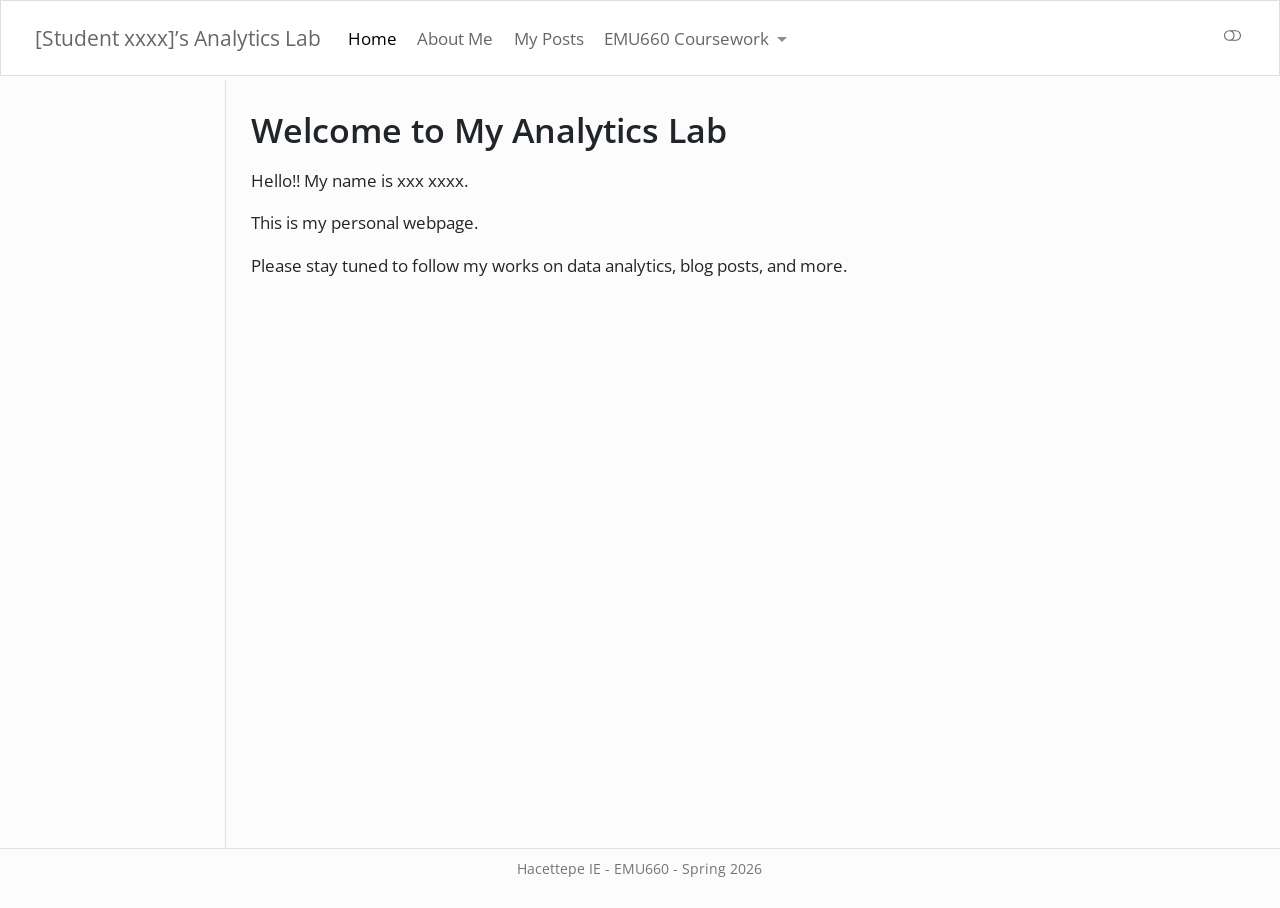
==== docs/index.html @ 1c559c51 "Rendered index.qmd" ====
<!DOCTYPE html>
<html xmlns="http://www.w3.org/1999/xhtml" lang="en" xml:lang="en"><head>

<meta charset="utf-8">
<meta name="generator" content="quarto-1.8.25">

<meta name="viewport" content="width=device-width, initial-scale=1.0, user-scalable=yes">


<title>Welcome to My Analytics Lab – [Student xxxx]’s Analytics Lab</title>
<style>
code{white-space: pre-wrap;}
span.smallcaps{font-variant: small-caps;}
div.columns{display: flex; gap: min(4vw, 1.5em);}
div.column{flex: auto; overflow-x: auto;}
div.hanging-indent{margin-left: 1.5em; text-indent: -1.5em;}
ul.task-list{list-style: none;}
ul.task-list li input[type="checkbox"] {
  width: 0.8em;
  margin: 0 0.8em 0.2em -1em; /* quarto-specific, see https://github.com/quarto-dev/quarto-cli/issues/4556 */ 
  vertical-align: middle;
}
</style>


<script src="site_libs/quarto-nav/quarto-nav.js"></script>
<script src="site_libs/quarto-nav/headroom.min.js"></script>
<script src="site_libs/clipboard/clipboard.min.js"></script>
<script src="site_libs/quarto-search/autocomplete.umd.js"></script>
<script src="site_libs/quarto-search/fuse.min.js"></script>
<script src="site_libs/quarto-search/quarto-search.js"></script>
<meta name="quarto:offset" content="./">
<script src="site_libs/quarto-html/quarto.js" type="module"></script>
<script src="site_libs/quarto-html/tabsets/tabsets.js" type="module"></script>
<script src="site_libs/quarto-html/axe/axe-check.js" type="module"></script>
<script src="site_libs/quarto-html/popper.min.js"></script>
<script src="site_libs/quarto-html/tippy.umd.min.js"></script>
<script src="site_libs/quarto-html/anchor.min.js"></script>
<link href="site_libs/quarto-html/tippy.css" rel="stylesheet">
<link href="site_libs/quarto-html/quarto-syntax-highlighting-7b89279ff1a6dce999919e0e67d4d9ec.css" rel="stylesheet" class="quarto-color-scheme" id="quarto-text-highlighting-styles">
<link href="site_libs/quarto-html/quarto-syntax-highlighting-dark-707d8167ce6003fca903bfe2be84ab7f.css" rel="stylesheet" class="quarto-color-scheme quarto-color-alternate" id="quarto-text-highlighting-styles">
<link href="site_libs/quarto-html/quarto-syntax-highlighting-7b89279ff1a6dce999919e0e67d4d9ec.css" rel="stylesheet" class="quarto-color-scheme-extra" id="quarto-text-highlighting-styles">
<script src="site_libs/bootstrap/bootstrap.min.js"></script>
<link href="site_libs/bootstrap/bootstrap-icons.css" rel="stylesheet">
<link href="site_libs/bootstrap/bootstrap-b09ffb0c710b10090e35f4f5c8599541.min.css" rel="stylesheet" append-hash="true" class="quarto-color-scheme" id="quarto-bootstrap" data-mode="light">
<link href="site_libs/bootstrap/bootstrap-dark-5b22ffe13dd2aa798062e3956142f8dd.min.css" rel="stylesheet" append-hash="true" class="quarto-color-scheme quarto-color-alternate" id="quarto-bootstrap" data-mode="dark">
<link href="site_libs/bootstrap/bootstrap-b09ffb0c710b10090e35f4f5c8599541.min.css" rel="stylesheet" append-hash="true" class="quarto-color-scheme-extra" id="quarto-bootstrap" data-mode="light">
<script id="quarto-search-options" type="application/json">{
  "location": "navbar",
  "copy-button": false,
  "collapse-after": 3,
  "panel-placement": "end",
  "type": "overlay",
  "limit": 50,
  "keyboard-shortcut": [
    "f",
    "/",
    "s"
  ],
  "show-item-context": false,
  "language": {
    "search-no-results-text": "No results",
    "search-matching-documents-text": "matching documents",
    "search-copy-link-title": "Copy link to search",
    "search-hide-matches-text": "Hide additional matches",
    "search-more-match-text": "more match in this document",
    "search-more-matches-text": "more matches in this document",
    "search-clear-button-title": "Clear",
    "search-text-placeholder": "",
    "search-detached-cancel-button-title": "Cancel",
    "search-submit-button-title": "Submit",
    "search-label": "Search"
  }
}</script>


<link rel="stylesheet" href="styles.css">
</head>

<body class="docked nav-fixed quarto-light"><script id="quarto-html-before-body" type="application/javascript">
    const toggleBodyColorMode = (bsSheetEl) => {
      const mode = bsSheetEl.getAttribute("data-mode");
      const bodyEl = window.document.querySelector("body");
      if (mode === "dark") {
        bodyEl.classList.add("quarto-dark");
        bodyEl.classList.remove("quarto-light");
      } else {
        bodyEl.classList.add("quarto-light");
        bodyEl.classList.remove("quarto-dark");
      }
    }
    const toggleBodyColorPrimary = () => {
      const bsSheetEl = window.document.querySelector("link#quarto-bootstrap:not([rel=disabled-stylesheet])");
      if (bsSheetEl) {
        toggleBodyColorMode(bsSheetEl);
      }
    }
    const setColorSchemeToggle = (alternate) => {
      const toggles = window.document.querySelectorAll('.quarto-color-scheme-toggle');
      for (let i=0; i < toggles.length; i++) {
        const toggle = toggles[i];
        if (toggle) {
          if (alternate) {
            toggle.classList.add("alternate");
          } else {
            toggle.classList.remove("alternate");
          }
        }
      }
    };
    const toggleColorMode = (alternate) => {
      // Switch the stylesheets
      const primaryStylesheets = window.document.querySelectorAll('link.quarto-color-scheme:not(.quarto-color-alternate)');
      const alternateStylesheets = window.document.querySelectorAll('link.quarto-color-scheme.quarto-color-alternate');
      manageTransitions('#quarto-margin-sidebar .nav-link', false);
      if (alternate) {
        // note: dark is layered on light, we don't disable primary!
        enableStylesheet(alternateStylesheets);
        for (const sheetNode of alternateStylesheets) {
          if (sheetNode.id === "quarto-bootstrap") {
            toggleBodyColorMode(sheetNode);
          }
        }
      } else {
        disableStylesheet(alternateStylesheets);
        enableStylesheet(primaryStylesheets)
        toggleBodyColorPrimary();
      }
      manageTransitions('#quarto-margin-sidebar .nav-link', true);
      // Switch the toggles
      setColorSchemeToggle(alternate)
      // Hack to workaround the fact that safari doesn't
      // properly recolor the scrollbar when toggling (#1455)
      if (navigator.userAgent.indexOf('Safari') > 0 && navigator.userAgent.indexOf('Chrome') == -1) {
        manageTransitions("body", false);
        window.scrollTo(0, 1);
        setTimeout(() => {
          window.scrollTo(0, 0);
          manageTransitions("body", true);
        }, 40);
      }
    }
    const disableStylesheet = (stylesheets) => {
      for (let i=0; i < stylesheets.length; i++) {
        const stylesheet = stylesheets[i];
        stylesheet.rel = 'disabled-stylesheet';
      }
    }
    const enableStylesheet = (stylesheets) => {
      for (let i=0; i < stylesheets.length; i++) {
        const stylesheet = stylesheets[i];
        if(stylesheet.rel !== 'stylesheet') { // for Chrome, which will still FOUC without this check
          stylesheet.rel = 'stylesheet';
        }
      }
    }
    const manageTransitions = (selector, allowTransitions) => {
      const els = window.document.querySelectorAll(selector);
      for (let i=0; i < els.length; i++) {
        const el = els[i];
        if (allowTransitions) {
          el.classList.remove('notransition');
        } else {
          el.classList.add('notransition');
        }
      }
    }
    const isFileUrl = () => {
      return window.location.protocol === 'file:';
    }
    const hasAlternateSentinel = () => {
      let styleSentinel = getColorSchemeSentinel();
      if (styleSentinel !== null) {
        return styleSentinel === "alternate";
      } else {
        return false;
      }
    }
    const setStyleSentinel = (alternate) => {
      const value = alternate ? "alternate" : "default";
      if (!isFileUrl()) {
        window.localStorage.setItem("quarto-color-scheme", value);
      } else {
        localAlternateSentinel = value;
      }
    }
    const getColorSchemeSentinel = () => {
      if (!isFileUrl()) {
        const storageValue = window.localStorage.getItem("quarto-color-scheme");
        return storageValue != null ? storageValue : localAlternateSentinel;
      } else {
        return localAlternateSentinel;
      }
    }
    const toggleGiscusIfUsed = (isAlternate, darkModeDefault) => {
      const baseTheme = document.querySelector('#giscus-base-theme')?.value ?? 'light';
      const alternateTheme = document.querySelector('#giscus-alt-theme')?.value ?? 'dark';
      let newTheme = '';
      if(authorPrefersDark) {
        newTheme = isAlternate ? baseTheme : alternateTheme;
      } else {
        newTheme = isAlternate ? alternateTheme : baseTheme;
      }
      const changeGiscusTheme = () => {
        // From: https://github.com/giscus/giscus/issues/336
        const sendMessage = (message) => {
          const iframe = document.querySelector('iframe.giscus-frame');
          if (!iframe) return;
          iframe.contentWindow.postMessage({ giscus: message }, 'https://giscus.app');
        }
        sendMessage({
          setConfig: {
            theme: newTheme
          }
        });
      }
      const isGiscussLoaded = window.document.querySelector('iframe.giscus-frame') !== null;
      if (isGiscussLoaded) {
        changeGiscusTheme();
      }
    };
    const authorPrefersDark = false;
    const darkModeDefault = authorPrefersDark;
      document.querySelector('link#quarto-text-highlighting-styles.quarto-color-scheme-extra').rel = 'disabled-stylesheet';
      document.querySelector('link#quarto-bootstrap.quarto-color-scheme-extra').rel = 'disabled-stylesheet';
    let localAlternateSentinel = darkModeDefault ? 'alternate' : 'default';
    // Dark / light mode switch
    window.quartoToggleColorScheme = () => {
      // Read the current dark / light value
      let toAlternate = !hasAlternateSentinel();
      toggleColorMode(toAlternate);
      setStyleSentinel(toAlternate);
      toggleGiscusIfUsed(toAlternate, darkModeDefault);
      window.dispatchEvent(new Event('resize'));
    };
    // Switch to dark mode if need be
    if (hasAlternateSentinel()) {
      toggleColorMode(true);
    } else {
      toggleColorMode(false);
    }
  </script>

<div id="quarto-search-results"></div>
  <header id="quarto-header" class="headroom fixed-top">
    <nav class="navbar navbar-expand-lg " data-bs-theme="dark">
      <div class="navbar-container container-fluid">
      <div class="navbar-brand-container mx-auto">
    <a href="./index.html" class="navbar-brand navbar-brand-logo">
    </a>
    <a class="navbar-brand" href="./index.html">
    <span class="navbar-title">[Student xxxx]’s Analytics Lab</span>
    </a>
  </div>
            <div id="quarto-search" class="" title="Search"></div>
          <button class="navbar-toggler" type="button" data-bs-toggle="collapse" data-bs-target="#navbarCollapse" aria-controls="navbarCollapse" role="menu" aria-expanded="false" aria-label="Toggle navigation" onclick="if (window.quartoToggleHeadroom) { window.quartoToggleHeadroom(); }">
  <span class="navbar-toggler-icon"></span>
</button>
          <div class="collapse navbar-collapse" id="navbarCollapse">
            <ul class="navbar-nav navbar-nav-scroll me-auto">
  <li class="nav-item">
    <a class="nav-link active" href="./index.html" aria-current="page"> 
<span class="menu-text">Home</span></a>
  </li>  
  <li class="nav-item">
    <a class="nav-link" href="./about.html"> 
<span class="menu-text">About Me</span></a>
  </li>  
  <li class="nav-item">
    <a class="nav-link" href="./posts.html"> 
<span class="menu-text">My Posts</span></a>
  </li>  
  <li class="nav-item dropdown ">
    <a class="nav-link dropdown-toggle" href="#" id="nav-menu-emu660-coursework" role="link" data-bs-toggle="dropdown" aria-expanded="false">
 <span class="menu-text">EMU660 Coursework</span>
    </a>
    <ul class="dropdown-menu" aria-labelledby="nav-menu-emu660-coursework">    
        <li>
    <a class="dropdown-item" href="./assignments.html">
 <span class="dropdown-text">Assignments</span></a>
  </li>  
        <li>
    <a class="dropdown-item" href="./project.html">
 <span class="dropdown-text">Project</span></a>
  </li>  
    </ul>
  </li>
</ul>
          </div> <!-- /navcollapse -->
            <div class="quarto-navbar-tools tools-wide">
    <a href="https://twitter.com" title="" class="quarto-navigation-tool px-1" aria-label=""><i class="bi bi-github"></i></a>
    <a href="https://twitter.com" title="" class="quarto-navigation-tool px-1" aria-label=""><i class="bi bi-twitter"></i></a>
    <a href="https://linkedin.com" title="" class="quarto-navigation-tool px-1" aria-label=""><i class="bi bi-linkedin"></i></a>
  <a href="" class="quarto-color-scheme-toggle quarto-navigation-tool  px-1" onclick="window.quartoToggleColorScheme(); return false;" title="Toggle dark mode"><i class="bi"></i></a>
</div>
      </div> <!-- /container-fluid -->
    </nav>
</header>
<!-- content -->
<div id="quarto-content" class="quarto-container page-columns page-rows-contents page-layout-article page-navbar">
<!-- sidebar -->
  <nav id="quarto-sidebar" class="sidebar collapse collapse-horizontal quarto-sidebar-collapse-item sidebar-navigation docked overflow-auto">
    
</nav>
<div id="quarto-sidebar-glass" class="quarto-sidebar-collapse-item" data-bs-toggle="collapse" data-bs-target=".quarto-sidebar-collapse-item"></div>
<!-- margin-sidebar -->
    <div id="quarto-margin-sidebar" class="sidebar margin-sidebar zindex-bottom">
    </div>
<!-- main -->
<main class="content" id="quarto-document-content">


<header id="title-block-header" class="quarto-title-block default">
<div class="quarto-title">
<h1 class="title">Welcome to My Analytics Lab</h1>
</div>



<div class="quarto-title-meta">

    
  
    
  </div>
  


</header>


<p>Hello!! My name is xxx xxxx.</p>
<p>This is my personal webpage.</p>
<p>Please stay tuned to follow my works on data analytics, blog posts, and more.</p>



<a onclick="window.scrollTo(0, 0); return false;" role="button" id="quarto-back-to-top"><i class="bi bi-arrow-up"></i> Back to top</a></main> <!-- /main -->
<script id="quarto-html-after-body" type="application/javascript">
  window.document.addEventListener("DOMContentLoaded", function (event) {
    // Ensure there is a toggle, if there isn't float one in the top right
    if (window.document.querySelector('.quarto-color-scheme-toggle') === null) {
      const a = window.document.createElement('a');
      a.classList.add('top-right');
      a.classList.add('quarto-color-scheme-toggle');
      a.href = "";
      a.onclick = function() { try { window.quartoToggleColorScheme(); } catch {} return false; };
      const i = window.document.createElement("i");
      i.classList.add('bi');
      a.appendChild(i);
      window.document.body.appendChild(a);
    }
    setColorSchemeToggle(hasAlternateSentinel())
    const icon = "";
    const anchorJS = new window.AnchorJS();
    anchorJS.options = {
      placement: 'right',
      icon: icon
    };
    anchorJS.add('.anchored');
    const isCodeAnnotation = (el) => {
      for (const clz of el.classList) {
        if (clz.startsWith('code-annotation-')) {                     
          return true;
        }
      }
      return false;
    }
    const onCopySuccess = function(e) {
      // button target
      const button = e.trigger;
      // don't keep focus
      button.blur();
      // flash "checked"
      button.classList.add('code-copy-button-checked');
      var currentTitle = button.getAttribute("title");
      button.setAttribute("title", "Copied!");
      let tooltip;
      if (window.bootstrap) {
        button.setAttribute("data-bs-toggle", "tooltip");
        button.setAttribute("data-bs-placement", "left");
        button.setAttribute("data-bs-title", "Copied!");
        tooltip = new bootstrap.Tooltip(button, 
          { trigger: "manual", 
            customClass: "code-copy-button-tooltip",
            offset: [0, -8]});
        tooltip.show();    
      }
      setTimeout(function() {
        if (tooltip) {
          tooltip.hide();
          button.removeAttribute("data-bs-title");
          button.removeAttribute("data-bs-toggle");
          button.removeAttribute("data-bs-placement");
        }
        button.setAttribute("title", currentTitle);
        button.classList.remove('code-copy-button-checked');
      }, 1000);
      // clear code selection
      e.clearSelection();
    }
    const getTextToCopy = function(trigger) {
      const outerScaffold = trigger.parentElement.cloneNode(true);
      const codeEl = outerScaffold.querySelector('code');
      for (const childEl of codeEl.children) {
        if (isCodeAnnotation(childEl)) {
          childEl.remove();
        }
      }
      return codeEl.innerText;
    }
    const clipboard = new window.ClipboardJS('.code-copy-button:not([data-in-quarto-modal])', {
      text: getTextToCopy
    });
    clipboard.on('success', onCopySuccess);
    if (window.document.getElementById('quarto-embedded-source-code-modal')) {
      const clipboardModal = new window.ClipboardJS('.code-copy-button[data-in-quarto-modal]', {
        text: getTextToCopy,
        container: window.document.getElementById('quarto-embedded-source-code-modal')
      });
      clipboardModal.on('success', onCopySuccess);
    }
      var localhostRegex = new RegExp(/^(?:http|https):\/\/localhost\:?[0-9]*\//);
      var mailtoRegex = new RegExp(/^mailto:/);
        var filterRegex = new RegExp('/' + window.location.host + '/');
      var isInternal = (href) => {
          return filterRegex.test(href) || localhostRegex.test(href) || mailtoRegex.test(href);
      }
      // Inspect non-navigation links and adorn them if external
     var links = window.document.querySelectorAll('a[href]:not(.nav-link):not(.navbar-brand):not(.toc-action):not(.sidebar-link):not(.sidebar-item-toggle):not(.pagination-link):not(.no-external):not([aria-hidden]):not(.dropdown-item):not(.quarto-navigation-tool):not(.about-link)');
      for (var i=0; i<links.length; i++) {
        const link = links[i];
        if (!isInternal(link.href)) {
          // undo the damage that might have been done by quarto-nav.js in the case of
          // links that we want to consider external
          if (link.dataset.originalHref !== undefined) {
            link.href = link.dataset.originalHref;
          }
        }
      }
    function tippyHover(el, contentFn, onTriggerFn, onUntriggerFn) {
      const config = {
        allowHTML: true,
        maxWidth: 500,
        delay: 100,
        arrow: false,
        appendTo: function(el) {
            return el.parentElement;
        },
        interactive: true,
        interactiveBorder: 10,
        theme: 'quarto',
        placement: 'bottom-start',
      };
      if (contentFn) {
        config.content = contentFn;
      }
      if (onTriggerFn) {
        config.onTrigger = onTriggerFn;
      }
      if (onUntriggerFn) {
        config.onUntrigger = onUntriggerFn;
      }
      window.tippy(el, config); 
    }
    const noterefs = window.document.querySelectorAll('a[role="doc-noteref"]');
    for (var i=0; i<noterefs.length; i++) {
      const ref = noterefs[i];
      tippyHover(ref, function() {
        // use id or data attribute instead here
        let href = ref.getAttribute('data-footnote-href') || ref.getAttribute('href');
        try { href = new URL(href).hash; } catch {}
        const id = href.replace(/^#\/?/, "");
        const note = window.document.getElementById(id);
        if (note) {
          return note.innerHTML;
        } else {
          return "";
        }
      });
    }
    const xrefs = window.document.querySelectorAll('a.quarto-xref');
    const processXRef = (id, note) => {
      // Strip column container classes
      const stripColumnClz = (el) => {
        el.classList.remove("page-full", "page-columns");
        if (el.children) {
          for (const child of el.children) {
            stripColumnClz(child);
          }
        }
      }
      stripColumnClz(note)
      if (id === null || id.startsWith('sec-')) {
        // Special case sections, only their first couple elements
        const container = document.createElement("div");
        if (note.children && note.children.length > 2) {
          container.appendChild(note.children[0].cloneNode(true));
          for (let i = 1; i < note.children.length; i++) {
            const child = note.children[i];
            if (child.tagName === "P" && child.innerText === "") {
              continue;
            } else {
              container.appendChild(child.cloneNode(true));
              break;
            }
          }
          if (window.Quarto?.typesetMath) {
            window.Quarto.typesetMath(container);
          }
          return container.innerHTML
        } else {
          if (window.Quarto?.typesetMath) {
            window.Quarto.typesetMath(note);
          }
          return note.innerHTML;
        }
      } else {
        // Remove any anchor links if they are present
        const anchorLink = note.querySelector('a.anchorjs-link');
        if (anchorLink) {
          anchorLink.remove();
        }
        if (window.Quarto?.typesetMath) {
          window.Quarto.typesetMath(note);
        }
        if (note.classList.contains("callout")) {
          return note.outerHTML;
        } else {
          return note.innerHTML;
        }
      }
    }
    for (var i=0; i<xrefs.length; i++) {
      const xref = xrefs[i];
      tippyHover(xref, undefined, function(instance) {
        instance.disable();
        let url = xref.getAttribute('href');
        let hash = undefined; 
        if (url.startsWith('#')) {
          hash = url;
        } else {
          try { hash = new URL(url).hash; } catch {}
        }
        if (hash) {
          const id = hash.replace(/^#\/?/, "");
          const note = window.document.getElementById(id);
          if (note !== null) {
            try {
              const html = processXRef(id, note.cloneNode(true));
              instance.setContent(html);
            } finally {
              instance.enable();
              instance.show();
            }
          } else {
            // See if we can fetch this
            fetch(url.split('#')[0])
            .then(res => res.text())
            .then(html => {
              const parser = new DOMParser();
              const htmlDoc = parser.parseFromString(html, "text/html");
              const note = htmlDoc.getElementById(id);
              if (note !== null) {
                const html = processXRef(id, note);
                instance.setContent(html);
              } 
            }).finally(() => {
              instance.enable();
              instance.show();
            });
          }
        } else {
          // See if we can fetch a full url (with no hash to target)
          // This is a special case and we should probably do some content thinning / targeting
          fetch(url)
          .then(res => res.text())
          .then(html => {
            const parser = new DOMParser();
            const htmlDoc = parser.parseFromString(html, "text/html");
            const note = htmlDoc.querySelector('main.content');
            if (note !== null) {
              // This should only happen for chapter cross references
              // (since there is no id in the URL)
              // remove the first header
              if (note.children.length > 0 && note.children[0].tagName === "HEADER") {
                note.children[0].remove();
              }
              const html = processXRef(null, note);
              instance.setContent(html);
            } 
          }).finally(() => {
            instance.enable();
            instance.show();
          });
        }
      }, function(instance) {
      });
    }
        let selectedAnnoteEl;
        const selectorForAnnotation = ( cell, annotation) => {
          let cellAttr = 'data-code-cell="' + cell + '"';
          let lineAttr = 'data-code-annotation="' +  annotation + '"';
          const selector = 'span[' + cellAttr + '][' + lineAttr + ']';
          return selector;
        }
        const selectCodeLines = (annoteEl) => {
          const doc = window.document;
          const targetCell = annoteEl.getAttribute("data-target-cell");
          const targetAnnotation = annoteEl.getAttribute("data-target-annotation");
          const annoteSpan = window.document.querySelector(selectorForAnnotation(targetCell, targetAnnotation));
          const lines = annoteSpan.getAttribute("data-code-lines").split(",");
          const lineIds = lines.map((line) => {
            return targetCell + "-" + line;
          })
          let top = null;
          let height = null;
          let parent = null;
          if (lineIds.length > 0) {
              //compute the position of the single el (top and bottom and make a div)
              const el = window.document.getElementById(lineIds[0]);
              top = el.offsetTop;
              height = el.offsetHeight;
              parent = el.parentElement.parentElement;
            if (lineIds.length > 1) {
              const lastEl = window.document.getElementById(lineIds[lineIds.length - 1]);
              const bottom = lastEl.offsetTop + lastEl.offsetHeight;
              height = bottom - top;
            }
            if (top !== null && height !== null && parent !== null) {
              // cook up a div (if necessary) and position it 
              let div = window.document.getElementById("code-annotation-line-highlight");
              if (div === null) {
                div = window.document.createElement("div");
                div.setAttribute("id", "code-annotation-line-highlight");
                div.style.position = 'absolute';
                parent.appendChild(div);
              }
              div.style.top = top - 2 + "px";
              div.style.height = height + 4 + "px";
              div.style.left = 0;
              let gutterDiv = window.document.getElementById("code-annotation-line-highlight-gutter");
              if (gutterDiv === null) {
                gutterDiv = window.document.createElement("div");
                gutterDiv.setAttribute("id", "code-annotation-line-highlight-gutter");
                gutterDiv.style.position = 'absolute';
                const codeCell = window.document.getElementById(targetCell);
                const gutter = codeCell.querySelector('.code-annotation-gutter');
                gutter.appendChild(gutterDiv);
              }
              gutterDiv.style.top = top - 2 + "px";
              gutterDiv.style.height = height + 4 + "px";
            }
            selectedAnnoteEl = annoteEl;
          }
        };
        const unselectCodeLines = () => {
          const elementsIds = ["code-annotation-line-highlight", "code-annotation-line-highlight-gutter"];
          elementsIds.forEach((elId) => {
            const div = window.document.getElementById(elId);
            if (div) {
              div.remove();
            }
          });
          selectedAnnoteEl = undefined;
        };
          // Handle positioning of the toggle
      window.addEventListener(
        "resize",
        throttle(() => {
          elRect = undefined;
          if (selectedAnnoteEl) {
            selectCodeLines(selectedAnnoteEl);
          }
        }, 10)
      );
      function throttle(fn, ms) {
      let throttle = false;
      let timer;
        return (...args) => {
          if(!throttle) { // first call gets through
              fn.apply(this, args);
              throttle = true;
          } else { // all the others get throttled
              if(timer) clearTimeout(timer); // cancel #2
              timer = setTimeout(() => {
                fn.apply(this, args);
                timer = throttle = false;
              }, ms);
          }
        };
      }
        // Attach click handler to the DT
        const annoteDls = window.document.querySelectorAll('dt[data-target-cell]');
        for (const annoteDlNode of annoteDls) {
          annoteDlNode.addEventListener('click', (event) => {
            const clickedEl = event.target;
            if (clickedEl !== selectedAnnoteEl) {
              unselectCodeLines();
              const activeEl = window.document.querySelector('dt[data-target-cell].code-annotation-active');
              if (activeEl) {
                activeEl.classList.remove('code-annotation-active');
              }
              selectCodeLines(clickedEl);
              clickedEl.classList.add('code-annotation-active');
            } else {
              // Unselect the line
              unselectCodeLines();
              clickedEl.classList.remove('code-annotation-active');
            }
          });
        }
    const findCites = (el) => {
      const parentEl = el.parentElement;
      if (parentEl) {
        const cites = parentEl.dataset.cites;
        if (cites) {
          return {
            el,
            cites: cites.split(' ')
          };
        } else {
          return findCites(el.parentElement)
        }
      } else {
        return undefined;
      }
    };
    var bibliorefs = window.document.querySelectorAll('a[role="doc-biblioref"]');
    for (var i=0; i<bibliorefs.length; i++) {
      const ref = bibliorefs[i];
      const citeInfo = findCites(ref);
      if (citeInfo) {
        tippyHover(citeInfo.el, function() {
          var popup = window.document.createElement('div');
          citeInfo.cites.forEach(function(cite) {
            var citeDiv = window.document.createElement('div');
            citeDiv.classList.add('hanging-indent');
            citeDiv.classList.add('csl-entry');
            var biblioDiv = window.document.getElementById('ref-' + cite);
            if (biblioDiv) {
              citeDiv.innerHTML = biblioDiv.innerHTML;
            }
            popup.appendChild(citeDiv);
          });
          return popup.innerHTML;
        });
      }
    }
  });
  </script>
</div> <!-- /content -->
<footer class="footer">
  <div class="nav-footer">
    <div class="nav-footer-left">
      &nbsp;
    </div>   
    <div class="nav-footer-center">
<p>Hacettepe IE - EMU660 - Spring 2026</p>
</div>
    <div class="nav-footer-right">
      &nbsp;
    </div>
  </div>
</footer>




</body></html>
---- docs/site_libs/quarto-html/quarto-syntax-highlighting-7b89279ff1a6dce999919e0e67d4d9ec.css ----
/* quarto syntax highlight colors */
:root {
  --quarto-hl-ot-color: #003B4F;
  --quarto-hl-at-color: #657422;
  --quarto-hl-ss-color: #20794D;
  --quarto-hl-an-color: #5E5E5E;
  --quarto-hl-fu-color: #4758AB;
  --quarto-hl-st-color: #20794D;
  --quarto-hl-cf-color: #003B4F;
  --quarto-hl-op-color: #5E5E5E;
  --quarto-hl-er-color: #AD0000;
  --quarto-hl-bn-color: #AD0000;
  --quarto-hl-al-color: #AD0000;
  --quarto-hl-va-color: #111111;
  --quarto-hl-bu-color: inherit;
  --quarto-hl-ex-color: inherit;
  --quarto-hl-pp-color: #AD0000;
  --quarto-hl-in-color: #5E5E5E;
  --quarto-hl-vs-color: #20794D;
  --quarto-hl-wa-color: #5E5E5E;
  --quarto-hl-do-color: #5E5E5E;
  --quarto-hl-im-color: #00769E;
  --quarto-hl-ch-color: #20794D;
  --quarto-hl-dt-color: #AD0000;
  --quarto-hl-fl-color: #AD0000;
  --quarto-hl-co-color: #5E5E5E;
  --quarto-hl-cv-color: #5E5E5E;
  --quarto-hl-cn-color: #8f5902;
  --quarto-hl-sc-color: #5E5E5E;
  --quarto-hl-dv-color: #AD0000;
  --quarto-hl-kw-color: #003B4F;
}

/* other quarto variables */
:root {
  --quarto-font-monospace: SFMono-Regular, Menlo, Monaco, Consolas, "Liberation Mono", "Courier New", monospace;
}

/* syntax highlight based on Pandoc's rules */
pre > code.sourceCode > span {
  color: #003B4F;
}

code.sourceCode > span {
  color: #003B4F;
}

div.sourceCode,
div.sourceCode pre.sourceCode {
  color: #003B4F;
}

/* Normal */
code span {
  color: #003B4F;
}

/* Alert */
code span.al {
  color: #AD0000;
  font-style: inherit;
}

/* Annotation */
code span.an {
  color: #5E5E5E;
  font-style: inherit;
}

/* Attribute */
code span.at {
  color: #657422;
  font-style: inherit;
}

/* BaseN */
code span.bn {
  color: #AD0000;
  font-style: inherit;
}

/* BuiltIn */
code span.bu {
  font-style: inherit;
}

/* ControlFlow */
code span.cf {
  color: #003B4F;
  font-weight: bold;
  font-style: inherit;
}

/* Char */
code span.ch {
  color: #20794D;
  font-style: inherit;
}

/* Constant */
code span.cn {
  color: #8f5902;
  font-style: inherit;
}

/* Comment */
code span.co {
  color: #5E5E5E;
  font-style: inherit;
}

/* CommentVar */
code span.cv {
  color: #5E5E5E;
  font-style: italic;
}

/* Documentation */
code span.do {
  color: #5E5E5E;
  font-style: italic;
}

/* DataType */
code span.dt {
  color: #AD0000;
  font-style: inherit;
}

/* DecVal */
code span.dv {
  color: #AD0000;
  font-style: inherit;
}

/* Error */
code span.er {
  color: #AD0000;
  font-style: inherit;
}

/* Extension */
code span.ex {
  font-style: inherit;
}

/* Float */
code span.fl {
  color: #AD0000;
  font-style: inherit;
}

/* Function */
code span.fu {
  color: #4758AB;
  font-style: inherit;
}

/* Import */
code span.im {
  color: #00769E;
  font-style: inherit;
}

/* Information */
code span.in {
  color: #5E5E5E;
  font-style: inherit;
}

/* Keyword */
code span.kw {
  color: #003B4F;
  font-weight: bold;
  font-style: inherit;
}

/* Operator */
code span.op {
  color: #5E5E5E;
  font-style: inherit;
}

/* Other */
code span.ot {
  color: #003B4F;
  font-style: inherit;
}

/* Preprocessor */
code span.pp {
  color: #AD0000;
  font-style: inherit;
}

/* SpecialChar */
code span.sc {
  color: #5E5E5E;
  font-style: inherit;
}

/* SpecialString */
code span.ss {
  color: #20794D;
  font-style: inherit;
}

/* String */
code span.st {
  color: #20794D;
  font-style: inherit;
}

/* Variable */
code span.va {
  color: #111111;
  font-style: inherit;
}

/* VerbatimString */
code span.vs {
  color: #20794D;
  font-style: inherit;
}

/* Warning */
code span.wa {
  color: #5E5E5E;
  font-style: italic;
}

.prevent-inlining {
  content: "</";
}

/*# sourceMappingURL=3944bc705cfaf4c80e56f77c5205168a.css.map */
---- docs/site_libs/quarto-html/quarto-syntax-highlighting-7b89279ff1a6dce999919e0e67d4d9ec.css ----
/* quarto syntax highlight colors */
:root {
  --quarto-hl-ot-color: #003B4F;
  --quarto-hl-at-color: #657422;
  --quarto-hl-ss-color: #20794D;
  --quarto-hl-an-color: #5E5E5E;
  --quarto-hl-fu-color: #4758AB;
  --quarto-hl-st-color: #20794D;
  --quarto-hl-cf-color: #003B4F;
  --quarto-hl-op-color: #5E5E5E;
  --quarto-hl-er-color: #AD0000;
  --quarto-hl-bn-color: #AD0000;
  --quarto-hl-al-color: #AD0000;
  --quarto-hl-va-color: #111111;
  --quarto-hl-bu-color: inherit;
  --quarto-hl-ex-color: inherit;
  --quarto-hl-pp-color: #AD0000;
  --quarto-hl-in-color: #5E5E5E;
  --quarto-hl-vs-color: #20794D;
  --quarto-hl-wa-color: #5E5E5E;
  --quarto-hl-do-color: #5E5E5E;
  --quarto-hl-im-color: #00769E;
  --quarto-hl-ch-color: #20794D;
  --quarto-hl-dt-color: #AD0000;
  --quarto-hl-fl-color: #AD0000;
  --quarto-hl-co-color: #5E5E5E;
  --quarto-hl-cv-color: #5E5E5E;
  --quarto-hl-cn-color: #8f5902;
  --quarto-hl-sc-color: #5E5E5E;
  --quarto-hl-dv-color: #AD0000;
  --quarto-hl-kw-color: #003B4F;
}

/* other quarto variables */
:root {
  --quarto-font-monospace: SFMono-Regular, Menlo, Monaco, Consolas, "Liberation Mono", "Courier New", monospace;
}

/* syntax highlight based on Pandoc's rules */
pre > code.sourceCode > span {
  color: #003B4F;
}

code.sourceCode > span {
  color: #003B4F;
}

div.sourceCode,
div.sourceCode pre.sourceCode {
  color: #003B4F;
}

/* Normal */
code span {
  color: #003B4F;
}

/* Alert */
code span.al {
  color: #AD0000;
  font-style: inherit;
}

/* Annotation */
code span.an {
  color: #5E5E5E;
  font-style: inherit;
}

/* Attribute */
code span.at {
  color: #657422;
  font-style: inherit;
}

/* BaseN */
code span.bn {
  color: #AD0000;
  font-style: inherit;
}

/* BuiltIn */
code span.bu {
  font-style: inherit;
}

/* ControlFlow */
code span.cf {
  color: #003B4F;
  font-weight: bold;
  font-style: inherit;
}

/* Char */
code span.ch {
  color: #20794D;
  font-style: inherit;
}

/* Constant */
code span.cn {
  color: #8f5902;
  font-style: inherit;
}

/* Comment */
code span.co {
  color: #5E5E5E;
  font-style: inherit;
}

/* CommentVar */
code span.cv {
  color: #5E5E5E;
  font-style: italic;
}

/* Documentation */
code span.do {
  color: #5E5E5E;
  font-style: italic;
}

/* DataType */
code span.dt {
  color: #AD0000;
  font-style: inherit;
}

/* DecVal */
code span.dv {
  color: #AD0000;
  font-style: inherit;
}

/* Error */
code span.er {
  color: #AD0000;
  font-style: inherit;
}

/* Extension */
code span.ex {
  font-style: inherit;
}

/* Float */
code span.fl {
  color: #AD0000;
  font-style: inherit;
}

/* Function */
code span.fu {
  color: #4758AB;
  font-style: inherit;
}

/* Import */
code span.im {
  color: #00769E;
  font-style: inherit;
}

/* Information */
code span.in {
  color: #5E5E5E;
  font-style: inherit;
}

/* Keyword */
code span.kw {
  color: #003B4F;
  font-weight: bold;
  font-style: inherit;
}

/* Operator */
code span.op {
  color: #5E5E5E;
  font-style: inherit;
}

/* Other */
code span.ot {
  color: #003B4F;
  font-style: inherit;
}

/* Preprocessor */
code span.pp {
  color: #AD0000;
  font-style: inherit;
}

/* SpecialChar */
code span.sc {
  color: #5E5E5E;
  font-style: inherit;
}

/* SpecialString */
code span.ss {
  color: #20794D;
  font-style: inherit;
}

/* String */
code span.st {
  color: #20794D;
  font-style: inherit;
}

/* Variable */
code span.va {
  color: #111111;
  font-style: inherit;
}

/* VerbatimString */
code span.vs {
  color: #20794D;
  font-style: inherit;
}

/* Warning */
code span.wa {
  color: #5E5E5E;
  font-style: italic;
}

.prevent-inlining {
  content: "</";
}

/*# sourceMappingURL=3944bc705cfaf4c80e56f77c5205168a.css.map */
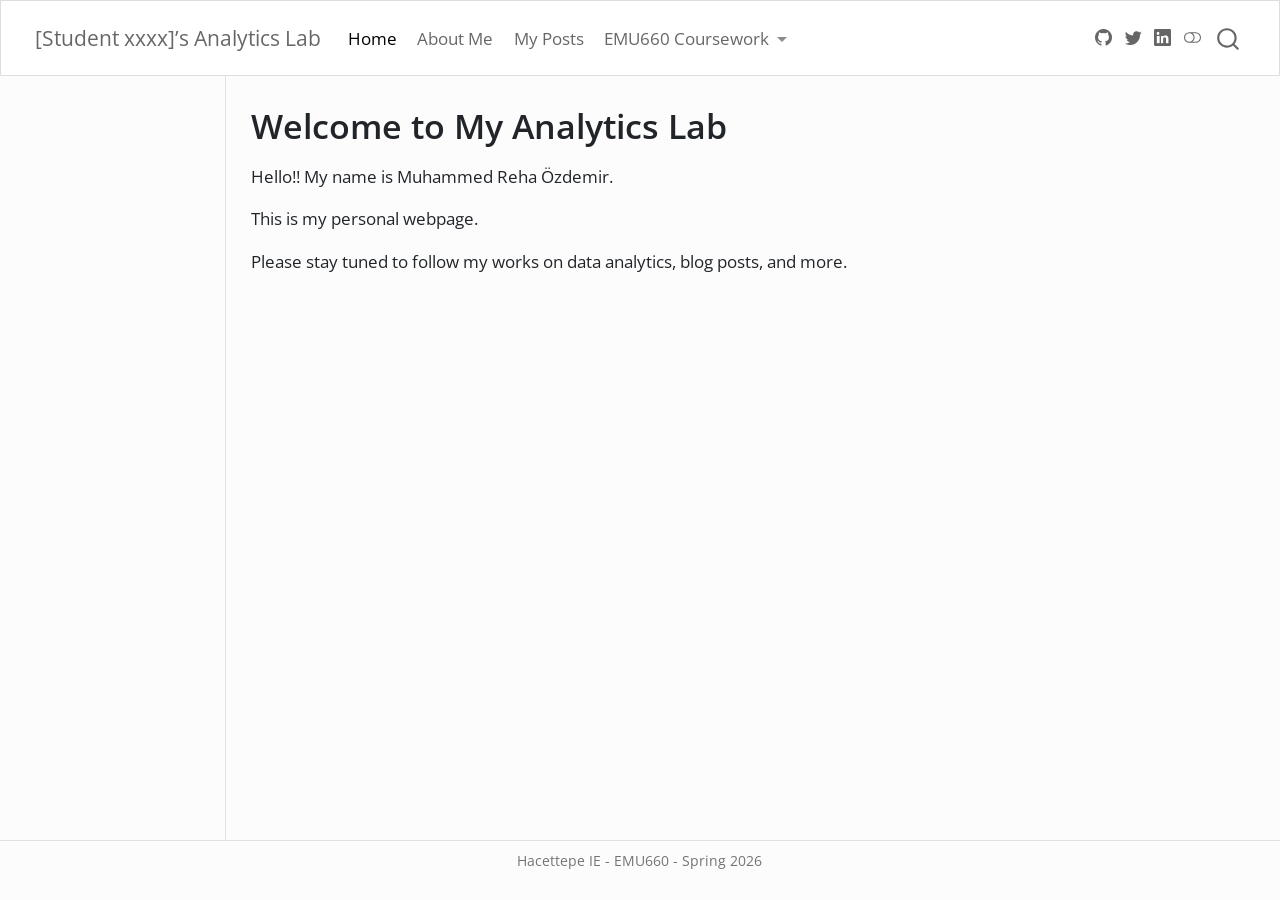
==== commit 5f443b4e: "Assignment 1 tamamlandi" ====
--- a/docs/index.html
+++ b/docs/index.html
@@ -329,7 +329,7 @@
 </header>
 
 
-<p>Hello!! My name is xxx xxxx.</p>
+<p>Hello!! My name is Muhammed Reha Özdemir.</p>
 <p>This is my personal webpage.</p>
 <p>Please stay tuned to follow my works on data analytics, blog posts, and more.</p>
 
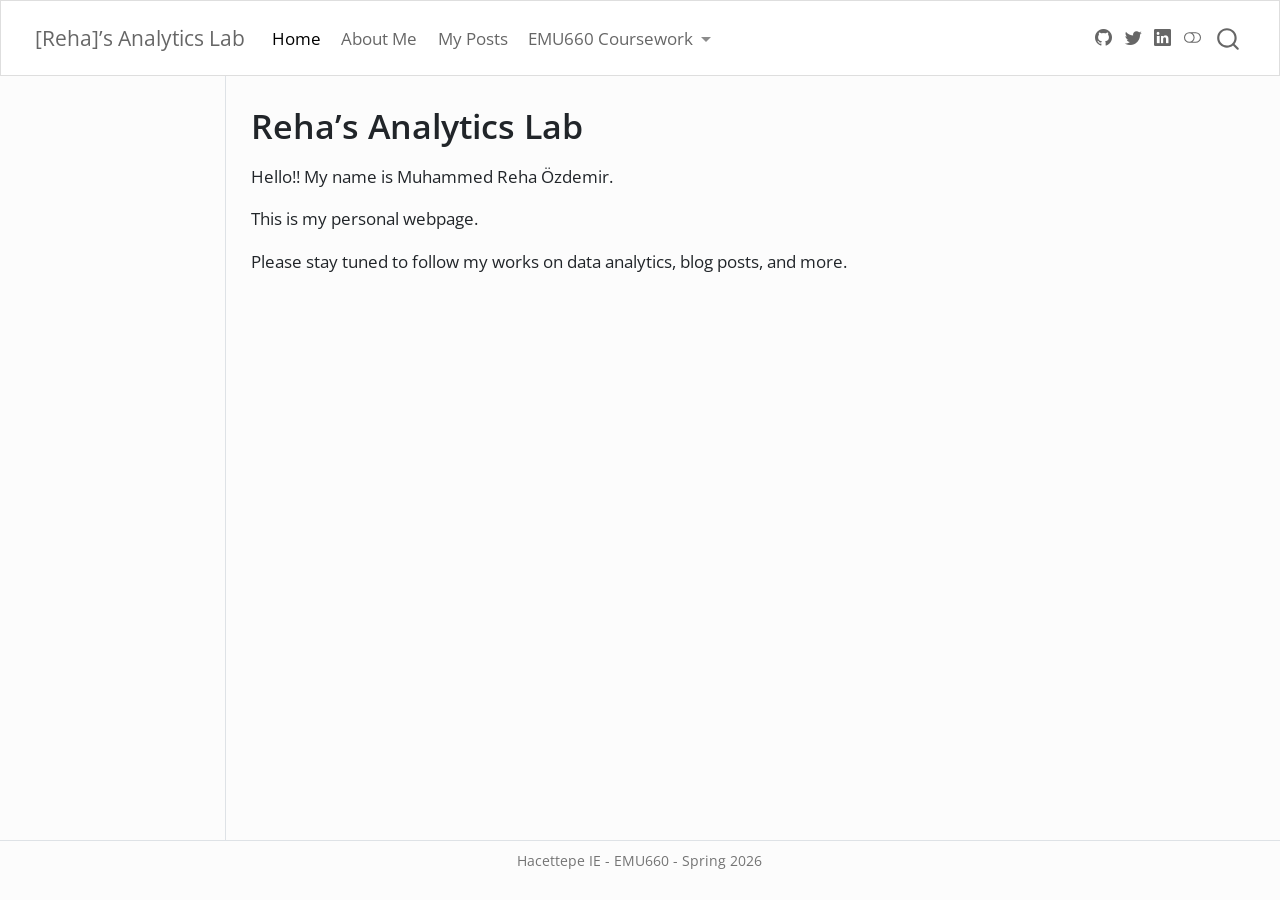
==== commit c2318ade: "dataset finished" ====
--- a/docs/index.html
+++ b/docs/index.html
@@ -7,7 +7,7 @@
 <meta name="viewport" content="width=device-width, initial-scale=1.0, user-scalable=yes">
 
 
-<title>Welcome to My Analytics Lab – [Student xxxx]’s Analytics Lab</title>
+<title>Reha’s Analytics Lab – [Reha]'s Analytics Lab</title>
 <style>
 code{white-space: pre-wrap;}
 span.smallcaps{font-variant: small-caps;}
@@ -249,7 +249,7 @@
     <a href="./index.html" class="navbar-brand navbar-brand-logo">
     </a>
     <a class="navbar-brand" href="./index.html">
-    <span class="navbar-title">[Student xxxx]’s Analytics Lab</span>
+    <span class="navbar-title">[Reha]’s Analytics Lab</span>
     </a>
   </div>
             <div id="quarto-search" class="" title="Search"></div>
@@ -312,7 +312,7 @@
 
 <header id="title-block-header" class="quarto-title-block default">
 <div class="quarto-title">
-<h1 class="title">Welcome to My Analytics Lab</h1>
+<h1 class="title">Reha’s Analytics Lab</h1>
 </div>
 
 
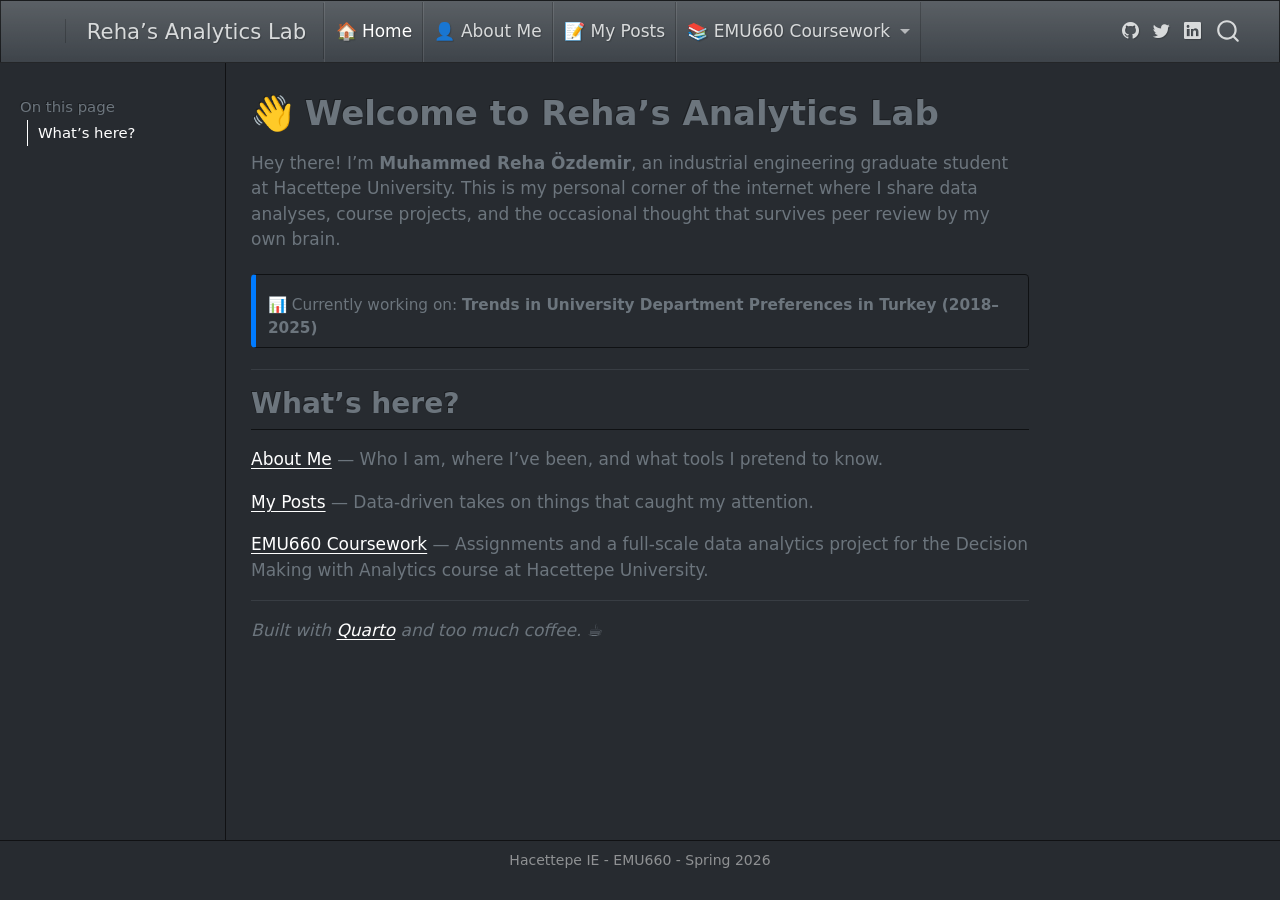
==== commit e9d73121: "a" ====
--- a/docs/index.html
+++ b/docs/index.html
@@ -7,7 +7,7 @@
 <meta name="viewport" content="width=device-width, initial-scale=1.0, user-scalable=yes">
 
 
-<title>Reha’s Analytics Lab – [Reha]'s Analytics Lab</title>
+<title>👋 Welcome to Reha’s Analytics Lab – Reha's Analytics Lab</title>
 <style>
 code{white-space: pre-wrap;}
 span.smallcaps{font-variant: small-caps;}
@@ -37,14 +37,10 @@
 <script src="site_libs/quarto-html/tippy.umd.min.js"></script>
 <script src="site_libs/quarto-html/anchor.min.js"></script>
 <link href="site_libs/quarto-html/tippy.css" rel="stylesheet">
-<link href="site_libs/quarto-html/quarto-syntax-highlighting-7b89279ff1a6dce999919e0e67d4d9ec.css" rel="stylesheet" class="quarto-color-scheme" id="quarto-text-highlighting-styles">
-<link href="site_libs/quarto-html/quarto-syntax-highlighting-dark-707d8167ce6003fca903bfe2be84ab7f.css" rel="stylesheet" class="quarto-color-scheme quarto-color-alternate" id="quarto-text-highlighting-styles">
-<link href="site_libs/quarto-html/quarto-syntax-highlighting-7b89279ff1a6dce999919e0e67d4d9ec.css" rel="stylesheet" class="quarto-color-scheme-extra" id="quarto-text-highlighting-styles">
+<link href="site_libs/quarto-html/quarto-syntax-highlighting-dark-707d8167ce6003fca903bfe2be84ab7f.css" rel="stylesheet" id="quarto-text-highlighting-styles">
 <script src="site_libs/bootstrap/bootstrap.min.js"></script>
 <link href="site_libs/bootstrap/bootstrap-icons.css" rel="stylesheet">
-<link href="site_libs/bootstrap/bootstrap-b09ffb0c710b10090e35f4f5c8599541.min.css" rel="stylesheet" append-hash="true" class="quarto-color-scheme" id="quarto-bootstrap" data-mode="light">
-<link href="site_libs/bootstrap/bootstrap-dark-5b22ffe13dd2aa798062e3956142f8dd.min.css" rel="stylesheet" append-hash="true" class="quarto-color-scheme quarto-color-alternate" id="quarto-bootstrap" data-mode="dark">
-<link href="site_libs/bootstrap/bootstrap-b09ffb0c710b10090e35f4f5c8599541.min.css" rel="stylesheet" append-hash="true" class="quarto-color-scheme-extra" id="quarto-bootstrap" data-mode="light">
+<link href="site_libs/bootstrap/bootstrap-2e619293f99695697867715fcef35795.min.css" rel="stylesheet" append-hash="true" id="quarto-bootstrap" data-mode="dark">
 <script id="quarto-search-options" type="application/json">{
   "location": "navbar",
   "copy-button": false,
@@ -77,169 +73,7 @@
 <link rel="stylesheet" href="styles.css">
 </head>
 
-<body class="docked nav-fixed quarto-light"><script id="quarto-html-before-body" type="application/javascript">
-    const toggleBodyColorMode = (bsSheetEl) => {
-      const mode = bsSheetEl.getAttribute("data-mode");
-      const bodyEl = window.document.querySelector("body");
-      if (mode === "dark") {
-        bodyEl.classList.add("quarto-dark");
-        bodyEl.classList.remove("quarto-light");
-      } else {
-        bodyEl.classList.add("quarto-light");
-        bodyEl.classList.remove("quarto-dark");
-      }
-    }
-    const toggleBodyColorPrimary = () => {
-      const bsSheetEl = window.document.querySelector("link#quarto-bootstrap:not([rel=disabled-stylesheet])");
-      if (bsSheetEl) {
-        toggleBodyColorMode(bsSheetEl);
-      }
-    }
-    const setColorSchemeToggle = (alternate) => {
-      const toggles = window.document.querySelectorAll('.quarto-color-scheme-toggle');
-      for (let i=0; i < toggles.length; i++) {
-        const toggle = toggles[i];
-        if (toggle) {
-          if (alternate) {
-            toggle.classList.add("alternate");
-          } else {
-            toggle.classList.remove("alternate");
-          }
-        }
-      }
-    };
-    const toggleColorMode = (alternate) => {
-      // Switch the stylesheets
-      const primaryStylesheets = window.document.querySelectorAll('link.quarto-color-scheme:not(.quarto-color-alternate)');
-      const alternateStylesheets = window.document.querySelectorAll('link.quarto-color-scheme.quarto-color-alternate');
-      manageTransitions('#quarto-margin-sidebar .nav-link', false);
-      if (alternate) {
-        // note: dark is layered on light, we don't disable primary!
-        enableStylesheet(alternateStylesheets);
-        for (const sheetNode of alternateStylesheets) {
-          if (sheetNode.id === "quarto-bootstrap") {
-            toggleBodyColorMode(sheetNode);
-          }
-        }
-      } else {
-        disableStylesheet(alternateStylesheets);
-        enableStylesheet(primaryStylesheets)
-        toggleBodyColorPrimary();
-      }
-      manageTransitions('#quarto-margin-sidebar .nav-link', true);
-      // Switch the toggles
-      setColorSchemeToggle(alternate)
-      // Hack to workaround the fact that safari doesn't
-      // properly recolor the scrollbar when toggling (#1455)
-      if (navigator.userAgent.indexOf('Safari') > 0 && navigator.userAgent.indexOf('Chrome') == -1) {
-        manageTransitions("body", false);
-        window.scrollTo(0, 1);
-        setTimeout(() => {
-          window.scrollTo(0, 0);
-          manageTransitions("body", true);
-        }, 40);
-      }
-    }
-    const disableStylesheet = (stylesheets) => {
-      for (let i=0; i < stylesheets.length; i++) {
-        const stylesheet = stylesheets[i];
-        stylesheet.rel = 'disabled-stylesheet';
-      }
-    }
-    const enableStylesheet = (stylesheets) => {
-      for (let i=0; i < stylesheets.length; i++) {
-        const stylesheet = stylesheets[i];
-        if(stylesheet.rel !== 'stylesheet') { // for Chrome, which will still FOUC without this check
-          stylesheet.rel = 'stylesheet';
-        }
-      }
-    }
-    const manageTransitions = (selector, allowTransitions) => {
-      const els = window.document.querySelectorAll(selector);
-      for (let i=0; i < els.length; i++) {
-        const el = els[i];
-        if (allowTransitions) {
-          el.classList.remove('notransition');
-        } else {
-          el.classList.add('notransition');
-        }
-      }
-    }
-    const isFileUrl = () => {
-      return window.location.protocol === 'file:';
-    }
-    const hasAlternateSentinel = () => {
-      let styleSentinel = getColorSchemeSentinel();
-      if (styleSentinel !== null) {
-        return styleSentinel === "alternate";
-      } else {
-        return false;
-      }
-    }
-    const setStyleSentinel = (alternate) => {
-      const value = alternate ? "alternate" : "default";
-      if (!isFileUrl()) {
-        window.localStorage.setItem("quarto-color-scheme", value);
-      } else {
-        localAlternateSentinel = value;
-      }
-    }
-    const getColorSchemeSentinel = () => {
-      if (!isFileUrl()) {
-        const storageValue = window.localStorage.getItem("quarto-color-scheme");
-        return storageValue != null ? storageValue : localAlternateSentinel;
-      } else {
-        return localAlternateSentinel;
-      }
-    }
-    const toggleGiscusIfUsed = (isAlternate, darkModeDefault) => {
-      const baseTheme = document.querySelector('#giscus-base-theme')?.value ?? 'light';
-      const alternateTheme = document.querySelector('#giscus-alt-theme')?.value ?? 'dark';
-      let newTheme = '';
-      if(authorPrefersDark) {
-        newTheme = isAlternate ? baseTheme : alternateTheme;
-      } else {
-        newTheme = isAlternate ? alternateTheme : baseTheme;
-      }
-      const changeGiscusTheme = () => {
-        // From: https://github.com/giscus/giscus/issues/336
-        const sendMessage = (message) => {
-          const iframe = document.querySelector('iframe.giscus-frame');
-          if (!iframe) return;
-          iframe.contentWindow.postMessage({ giscus: message }, 'https://giscus.app');
-        }
-        sendMessage({
-          setConfig: {
-            theme: newTheme
-          }
-        });
-      }
-      const isGiscussLoaded = window.document.querySelector('iframe.giscus-frame') !== null;
-      if (isGiscussLoaded) {
-        changeGiscusTheme();
-      }
-    };
-    const authorPrefersDark = false;
-    const darkModeDefault = authorPrefersDark;
-      document.querySelector('link#quarto-text-highlighting-styles.quarto-color-scheme-extra').rel = 'disabled-stylesheet';
-      document.querySelector('link#quarto-bootstrap.quarto-color-scheme-extra').rel = 'disabled-stylesheet';
-    let localAlternateSentinel = darkModeDefault ? 'alternate' : 'default';
-    // Dark / light mode switch
-    window.quartoToggleColorScheme = () => {
-      // Read the current dark / light value
-      let toAlternate = !hasAlternateSentinel();
-      toggleColorMode(toAlternate);
-      setStyleSentinel(toAlternate);
-      toggleGiscusIfUsed(toAlternate, darkModeDefault);
-      window.dispatchEvent(new Event('resize'));
-    };
-    // Switch to dark mode if need be
-    if (hasAlternateSentinel()) {
-      toggleColorMode(true);
-    } else {
-      toggleColorMode(false);
-    }
-  </script>
+<body class="docked nav-fixed quarto-light">
 
 <div id="quarto-search-results"></div>
   <header id="quarto-header" class="headroom fixed-top">
@@ -249,7 +83,7 @@
     <a href="./index.html" class="navbar-brand navbar-brand-logo">
     </a>
     <a class="navbar-brand" href="./index.html">
-    <span class="navbar-title">[Reha]’s Analytics Lab</span>
+    <span class="navbar-title">Reha’s Analytics Lab</span>
     </a>
   </div>
             <div id="quarto-search" class="" title="Search"></div>
@@ -260,38 +94,37 @@
             <ul class="navbar-nav navbar-nav-scroll me-auto">
   <li class="nav-item">
     <a class="nav-link active" href="./index.html" aria-current="page"> 
-<span class="menu-text">Home</span></a>
+<span class="menu-text">🏠 Home</span></a>
   </li>  
   <li class="nav-item">
     <a class="nav-link" href="./about.html"> 
-<span class="menu-text">About Me</span></a>
+<span class="menu-text">👤 About Me</span></a>
   </li>  
   <li class="nav-item">
     <a class="nav-link" href="./posts.html"> 
-<span class="menu-text">My Posts</span></a>
+<span class="menu-text">📝 My Posts</span></a>
   </li>  
   <li class="nav-item dropdown ">
     <a class="nav-link dropdown-toggle" href="#" id="nav-menu-emu660-coursework" role="link" data-bs-toggle="dropdown" aria-expanded="false">
- <span class="menu-text">EMU660 Coursework</span>
+ <span class="menu-text">📚 EMU660 Coursework</span>
     </a>
     <ul class="dropdown-menu" aria-labelledby="nav-menu-emu660-coursework">    
         <li>
     <a class="dropdown-item" href="./assignments.html">
- <span class="dropdown-text">Assignments</span></a>
+ <span class="dropdown-text">📋 Assignments</span></a>
   </li>  
         <li>
     <a class="dropdown-item" href="./project.html">
- <span class="dropdown-text">Project</span></a>
+ <span class="dropdown-text">📊 Project</span></a>
   </li>  
     </ul>
   </li>
 </ul>
           </div> <!-- /navcollapse -->
             <div class="quarto-navbar-tools tools-wide">
-    <a href="https://twitter.com" title="" class="quarto-navigation-tool px-1" aria-label=""><i class="bi bi-github"></i></a>
+    <a href="https://github.com" title="" class="quarto-navigation-tool px-1" aria-label=""><i class="bi bi-github"></i></a>
     <a href="https://twitter.com" title="" class="quarto-navigation-tool px-1" aria-label=""><i class="bi bi-twitter"></i></a>
     <a href="https://linkedin.com" title="" class="quarto-navigation-tool px-1" aria-label=""><i class="bi bi-linkedin"></i></a>
-  <a href="" class="quarto-color-scheme-toggle quarto-navigation-tool  px-1" onclick="window.quartoToggleColorScheme(); return false;" title="Toggle dark mode"><i class="bi"></i></a>
 </div>
       </div> <!-- /container-fluid -->
     </nav>
@@ -300,7 +133,13 @@
 <div id="quarto-content" class="quarto-container page-columns page-rows-contents page-layout-article page-navbar">
 <!-- sidebar -->
   <nav id="quarto-sidebar" class="sidebar collapse collapse-horizontal quarto-sidebar-collapse-item sidebar-navigation docked overflow-auto">
-    
+    <nav id="TOC" role="doc-toc" class="toc-active">
+    <h2 id="toc-title">On this page</h2>
+   
+  <ul>
+  <li><a href="#whats-here" id="toc-whats-here" class="nav-link active" data-scroll-target="#whats-here">What’s here?</a></li>
+  </ul>
+</nav>
 </nav>
 <div id="quarto-sidebar-glass" class="quarto-sidebar-collapse-item" data-bs-toggle="collapse" data-bs-target=".quarto-sidebar-collapse-item"></div>
 <!-- margin-sidebar -->
@@ -309,10 +148,9 @@
 <!-- main -->
 <main class="content" id="quarto-document-content">
 
-
 <header id="title-block-header" class="quarto-title-block default">
 <div class="quarto-title">
-<h1 class="title">Reha’s Analytics Lab</h1>
+<h1 class="title">👋 Welcome to Reha’s Analytics Lab</h1>
 </div>
 
 
@@ -329,28 +167,32 @@
 </header>
 
 
-<p>Hello!! My name is Muhammed Reha Özdemir.</p>
-<p>This is my personal webpage.</p>
-<p>Please stay tuned to follow my works on data analytics, blog posts, and more.</p>
-
-
+<p>Hey there! I’m <strong>Muhammed Reha Özdemir</strong>, an industrial engineering graduate student at Hacettepe University. This is my personal corner of the internet where I share data analyses, course projects, and the occasional thought that survives peer review by my own brain.</p>
+<div class="callout callout-style-simple callout-note no-icon">
+<div class="callout-body d-flex">
+<div class="callout-icon-container">
+<i class="callout-icon no-icon"></i>
+</div>
+<div class="callout-body-container">
+<p>📊 Currently working on: <strong>Trends in University Department Preferences in Turkey (2018–2025)</strong></p>
+</div>
+</div>
+</div>
+<hr>
+<section id="whats-here" class="level2">
+<h2 class="anchored" data-anchor-id="whats-here">What’s here?</h2>
+<p><strong><a href="./about.html">About Me</a></strong> — Who I am, where I’ve been, and what tools I pretend to know.</p>
+<p><strong><a href="./posts.html">My Posts</a></strong> — Data-driven takes on things that caught my attention.</p>
+<p><strong><a href="./assignments.html">EMU660 Coursework</a></strong> — Assignments and a full-scale data analytics project for the Decision Making with Analytics course at Hacettepe University.</p>
+<hr>
+<p><em>Built with <a href="https://quarto.org">Quarto</a> and too much coffee. ☕</em></p>
+
+
+</section>
 
 <a onclick="window.scrollTo(0, 0); return false;" role="button" id="quarto-back-to-top"><i class="bi bi-arrow-up"></i> Back to top</a></main> <!-- /main -->
 <script id="quarto-html-after-body" type="application/javascript">
   window.document.addEventListener("DOMContentLoaded", function (event) {
-    // Ensure there is a toggle, if there isn't float one in the top right
-    if (window.document.querySelector('.quarto-color-scheme-toggle') === null) {
-      const a = window.document.createElement('a');
-      a.classList.add('top-right');
-      a.classList.add('quarto-color-scheme-toggle');
-      a.href = "";
-      a.onclick = function() { try { window.quartoToggleColorScheme(); } catch {} return false; };
-      const i = window.document.createElement("i");
-      i.classList.add('bi');
-      a.appendChild(i);
-      window.document.body.appendChild(a);
-    }
-    setColorSchemeToggle(hasAlternateSentinel())
     const icon = "";
     const anchorJS = new window.AnchorJS();
     anchorJS.options = {
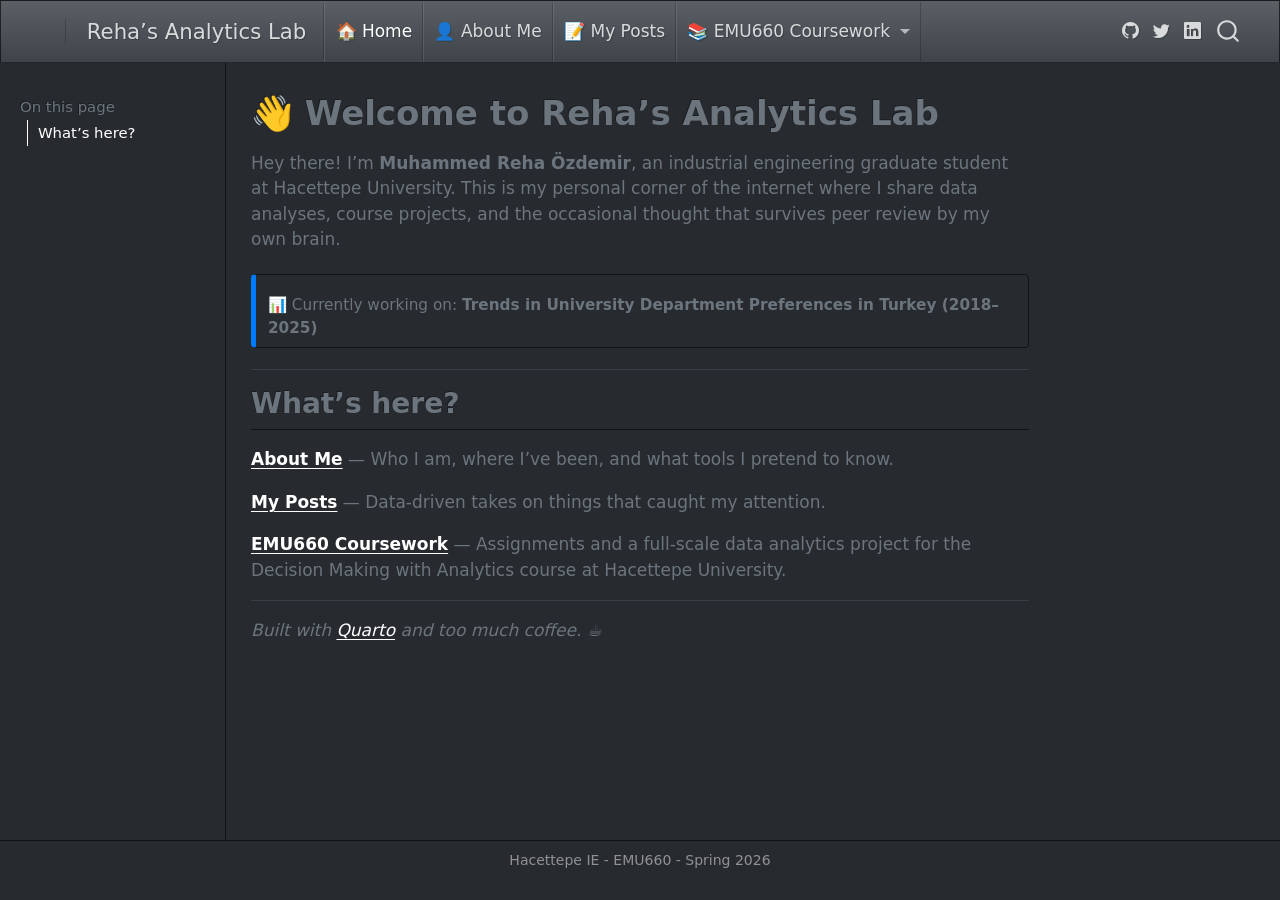
==== commit c917d4f4: "a" ====
--- a/docs/index.html
+++ b/docs/index.html
@@ -181,9 +181,9 @@
 <hr>
 <section id="whats-here" class="level2">
 <h2 class="anchored" data-anchor-id="whats-here">What’s here?</h2>
-<p><strong><a href="./about.html">About Me</a></strong> — Who I am, where I’ve been, and what tools I pretend to know.</p>
-<p><strong><a href="./posts.html">My Posts</a></strong> — Data-driven takes on things that caught my attention.</p>
-<p><strong><a href="./assignments.html">EMU660 Coursework</a></strong> — Assignments and a full-scale data analytics project for the Decision Making with Analytics course at Hacettepe University.</p>
+<p><a href="./about.html"><strong>About Me</strong></a> — Who I am, where I’ve been, and what tools I pretend to know.</p>
+<p><a href="./posts.html"><strong>My Posts</strong></a> — Data-driven takes on things that caught my attention.</p>
+<p><a href="./assignments.html"><strong>EMU660 Coursework</strong></a> — Assignments and a full-scale data analytics project for the Decision Making with Analytics course at Hacettepe University.</p>
 <hr>
 <p><em>Built with <a href="https://quarto.org">Quarto</a> and too much coffee. ☕</em></p>
 
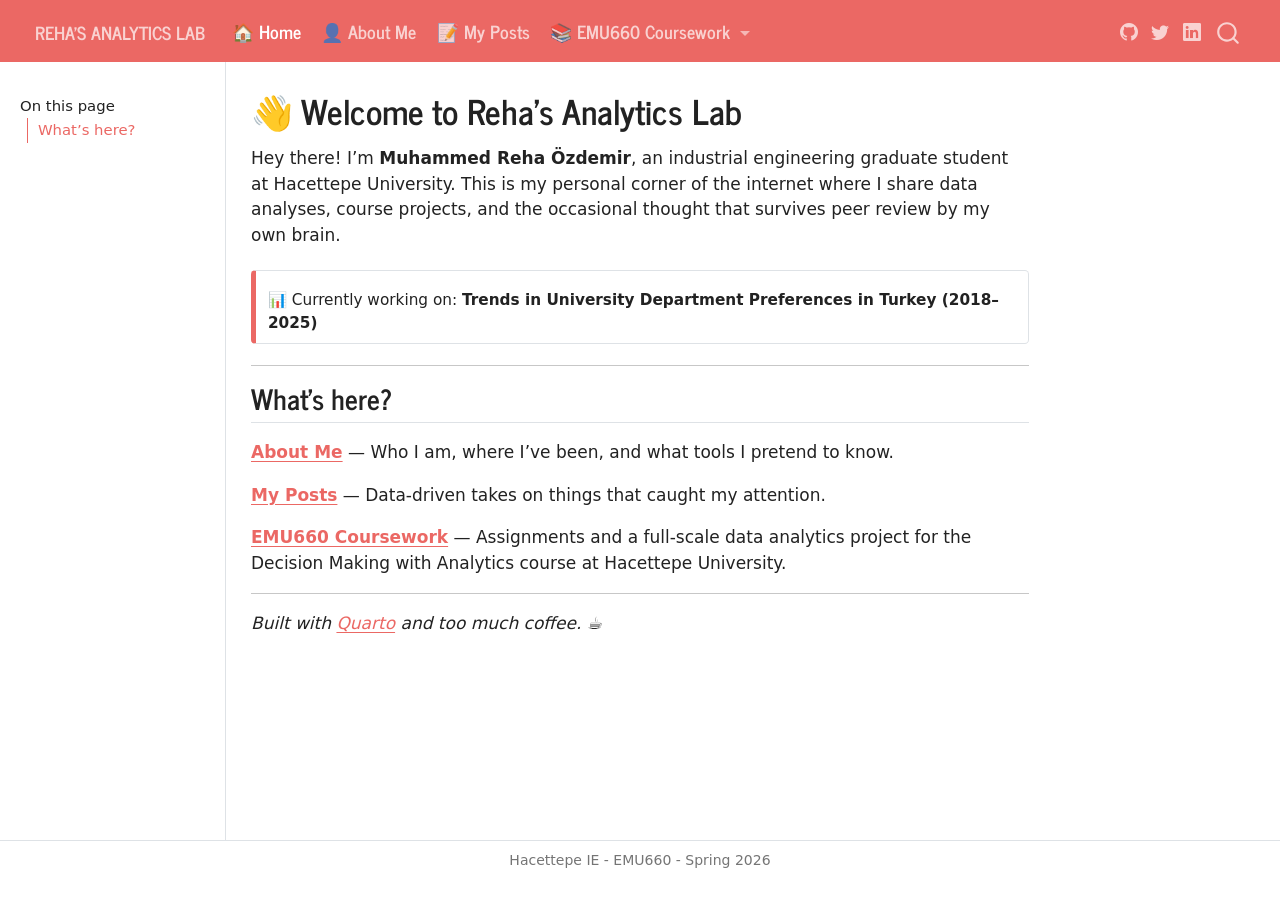
==== commit a988e044: "a" ====
--- a/docs/index.html
+++ b/docs/index.html
@@ -37,10 +37,10 @@
 <script src="site_libs/quarto-html/tippy.umd.min.js"></script>
 <script src="site_libs/quarto-html/anchor.min.js"></script>
 <link href="site_libs/quarto-html/tippy.css" rel="stylesheet">
-<link href="site_libs/quarto-html/quarto-syntax-highlighting-dark-707d8167ce6003fca903bfe2be84ab7f.css" rel="stylesheet" id="quarto-text-highlighting-styles">
+<link href="site_libs/quarto-html/quarto-syntax-highlighting-7b89279ff1a6dce999919e0e67d4d9ec.css" rel="stylesheet" id="quarto-text-highlighting-styles">
 <script src="site_libs/bootstrap/bootstrap.min.js"></script>
 <link href="site_libs/bootstrap/bootstrap-icons.css" rel="stylesheet">
-<link href="site_libs/bootstrap/bootstrap-2e619293f99695697867715fcef35795.min.css" rel="stylesheet" append-hash="true" id="quarto-bootstrap" data-mode="dark">
+<link href="site_libs/bootstrap/bootstrap-9eb9aa7cc302b02dcdb61e96209a5416.min.css" rel="stylesheet" append-hash="true" id="quarto-bootstrap" data-mode="light">
 <script id="quarto-search-options" type="application/json">{
   "location": "navbar",
   "copy-button": false,
--- a/docs/site_libs/quarto-html/quarto-syntax-highlighting-7b89279ff1a6dce999919e0e67d4d9ec.css
+++ b/docs/site_libs/quarto-html/quarto-syntax-highlighting-7b89279ff1a6dce999919e0e67d4d9ec.css
@@ -0,0 +1,236 @@
+/* quarto syntax highlight colors */
+:root {
+  --quarto-hl-ot-color: #003B4F;
+  --quarto-hl-at-color: #657422;
+  --quarto-hl-ss-color: #20794D;
+  --quarto-hl-an-color: #5E5E5E;
+  --quarto-hl-fu-color: #4758AB;
+  --quarto-hl-st-color: #20794D;
+  --quarto-hl-cf-color: #003B4F;
+  --quarto-hl-op-color: #5E5E5E;
+  --quarto-hl-er-color: #AD0000;
+  --quarto-hl-bn-color: #AD0000;
+  --quarto-hl-al-color: #AD0000;
+  --quarto-hl-va-color: #111111;
+  --quarto-hl-bu-color: inherit;
+  --quarto-hl-ex-color: inherit;
+  --quarto-hl-pp-color: #AD0000;
+  --quarto-hl-in-color: #5E5E5E;
+  --quarto-hl-vs-color: #20794D;
+  --quarto-hl-wa-color: #5E5E5E;
+  --quarto-hl-do-color: #5E5E5E;
+  --quarto-hl-im-color: #00769E;
+  --quarto-hl-ch-color: #20794D;
+  --quarto-hl-dt-color: #AD0000;
+  --quarto-hl-fl-color: #AD0000;
+  --quarto-hl-co-color: #5E5E5E;
+  --quarto-hl-cv-color: #5E5E5E;
+  --quarto-hl-cn-color: #8f5902;
+  --quarto-hl-sc-color: #5E5E5E;
+  --quarto-hl-dv-color: #AD0000;
+  --quarto-hl-kw-color: #003B4F;
+}
+
+/* other quarto variables */
+:root {
+  --quarto-font-monospace: SFMono-Regular, Menlo, Monaco, Consolas, "Liberation Mono", "Courier New", monospace;
+}
+
+/* syntax highlight based on Pandoc's rules */
+pre > code.sourceCode > span {
+  color: #003B4F;
+}
+
+code.sourceCode > span {
+  color: #003B4F;
+}
+
+div.sourceCode,
+div.sourceCode pre.sourceCode {
+  color: #003B4F;
+}
+
+/* Normal */
+code span {
+  color: #003B4F;
+}
+
+/* Alert */
+code span.al {
+  color: #AD0000;
+  font-style: inherit;
+}
+
+/* Annotation */
+code span.an {
+  color: #5E5E5E;
+  font-style: inherit;
+}
+
+/* Attribute */
+code span.at {
+  color: #657422;
+  font-style: inherit;
+}
+
+/* BaseN */
+code span.bn {
+  color: #AD0000;
+  font-style: inherit;
+}
+
+/* BuiltIn */
+code span.bu {
+  font-style: inherit;
+}
+
+/* ControlFlow */
+code span.cf {
+  color: #003B4F;
+  font-weight: bold;
+  font-style: inherit;
+}
+
+/* Char */
+code span.ch {
+  color: #20794D;
+  font-style: inherit;
+}
+
+/* Constant */
+code span.cn {
+  color: #8f5902;
+  font-style: inherit;
+}
+
+/* Comment */
+code span.co {
+  color: #5E5E5E;
+  font-style: inherit;
+}
+
+/* CommentVar */
+code span.cv {
+  color: #5E5E5E;
+  font-style: italic;
+}
+
+/* Documentation */
+code span.do {
+  color: #5E5E5E;
+  font-style: italic;
+}
+
+/* DataType */
+code span.dt {
+  color: #AD0000;
+  font-style: inherit;
+}
+
+/* DecVal */
+code span.dv {
+  color: #AD0000;
+  font-style: inherit;
+}
+
+/* Error */
+code span.er {
+  color: #AD0000;
+  font-style: inherit;
+}
+
+/* Extension */
+code span.ex {
+  font-style: inherit;
+}
+
+/* Float */
+code span.fl {
+  color: #AD0000;
+  font-style: inherit;
+}
+
+/* Function */
+code span.fu {
+  color: #4758AB;
+  font-style: inherit;
+}
+
+/* Import */
+code span.im {
+  color: #00769E;
+  font-style: inherit;
+}
+
+/* Information */
+code span.in {
+  color: #5E5E5E;
+  font-style: inherit;
+}
+
+/* Keyword */
+code span.kw {
+  color: #003B4F;
+  font-weight: bold;
+  font-style: inherit;
+}
+
+/* Operator */
+code span.op {
+  color: #5E5E5E;
+  font-style: inherit;
+}
+
+/* Other */
+code span.ot {
+  color: #003B4F;
+  font-style: inherit;
+}
+
+/* Preprocessor */
+code span.pp {
+  color: #AD0000;
+  font-style: inherit;
+}
+
+/* SpecialChar */
+code span.sc {
+  color: #5E5E5E;
+  font-style: inherit;
+}
+
+/* SpecialString */
+code span.ss {
+  color: #20794D;
+  font-style: inherit;
+}
+
+/* String */
+code span.st {
+  color: #20794D;
+  font-style: inherit;
+}
+
+/* Variable */
+code span.va {
+  color: #111111;
+  font-style: inherit;
+}
+
+/* VerbatimString */
+code span.vs {
+  color: #20794D;
+  font-style: inherit;
+}
+
+/* Warning */
+code span.wa {
+  color: #5E5E5E;
+  font-style: italic;
+}
+
+.prevent-inlining {
+  content: "</";
+}
+
+/*# sourceMappingURL=3944bc705cfaf4c80e56f77c5205168a.css.map */
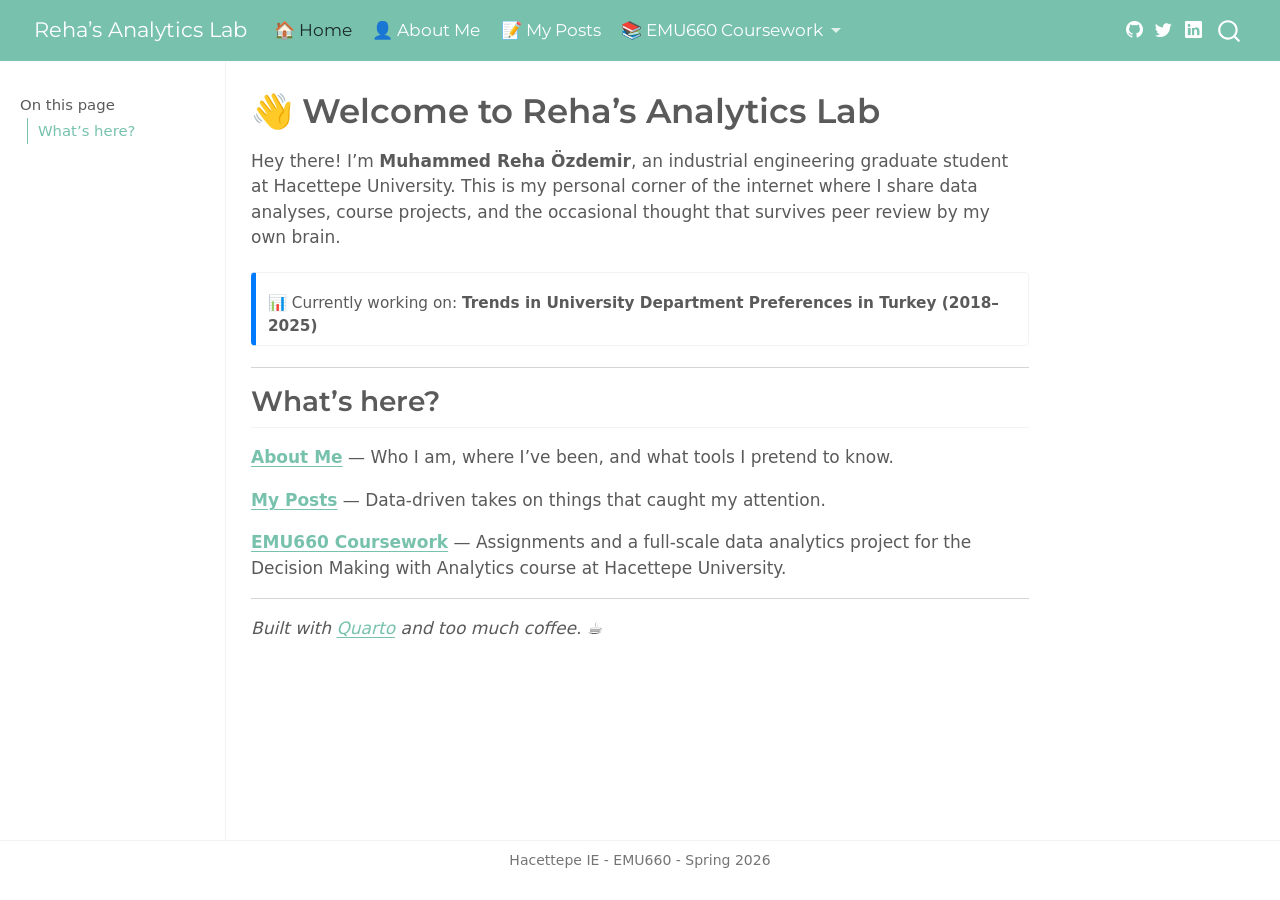
==== commit e50b32ee: "a" ====
--- a/docs/index.html
+++ b/docs/index.html
@@ -40,7 +40,7 @@
 <link href="site_libs/quarto-html/quarto-syntax-highlighting-7b89279ff1a6dce999919e0e67d4d9ec.css" rel="stylesheet" id="quarto-text-highlighting-styles">
 <script src="site_libs/bootstrap/bootstrap.min.js"></script>
 <link href="site_libs/bootstrap/bootstrap-icons.css" rel="stylesheet">
-<link href="site_libs/bootstrap/bootstrap-9eb9aa7cc302b02dcdb61e96209a5416.min.css" rel="stylesheet" append-hash="true" id="quarto-bootstrap" data-mode="light">
+<link href="site_libs/bootstrap/bootstrap-73da95f1134fd7e133c602a1278d5084.min.css" rel="stylesheet" append-hash="true" id="quarto-bootstrap" data-mode="light">
 <script id="quarto-search-options" type="application/json">{
   "location": "navbar",
   "copy-button": false,
--- a/docs/site_libs/quarto-html/tippy.css
+++ b/docs/site_libs/quarto-html/tippy.css
@@ -0,0 +1 @@
+.tippy-box[data-animation=fade][data-state=hidden]{opacity:0}[data-tippy-root]{max-width:calc(100vw - 10px)}.tippy-box{position:relative;background-color:#333;color:#fff;border-radius:4px;font-size:14px;line-height:1.4;white-space:normal;outline:0;transition-property:transform,visibility,opacity}.tippy-box[data-placement^=top]>.tippy-arrow{bottom:0}.tippy-box[data-placement^=top]>.tippy-arrow:before{bottom:-7px;left:0;border-width:8px 8px 0;border-top-color:initial;transform-origin:center top}.tippy-box[data-placement^=bottom]>.tippy-arrow{top:0}.tippy-box[data-placement^=bottom]>.tippy-arrow:before{top:-7px;left:0;border-width:0 8px 8px;border-bottom-color:initial;transform-origin:center bottom}.tippy-box[data-placement^=left]>.tippy-arrow{right:0}.tippy-box[data-placement^=left]>.tippy-arrow:before{border-width:8px 0 8px 8px;border-left-color:initial;right:-7px;transform-origin:center left}.tippy-box[data-placement^=right]>.tippy-arrow{left:0}.tippy-box[data-placement^=right]>.tippy-arrow:before{left:-7px;border-width:8px 8px 8px 0;border-right-color:initial;transform-origin:center right}.tippy-box[data-inertia][data-state=visible]{transition-timing-function:cubic-bezier(.54,1.5,.38,1.11)}.tippy-arrow{width:16px;height:16px;color:#333}.tippy-arrow:before{content:"";position:absolute;border-color:transparent;border-style:solid}.tippy-content{position:relative;padding:5px 9px;z-index:1}
--- a/docs/styles.css
+++ b/docs/styles.css
@@ -0,0 +1 @@
+/* css styles */
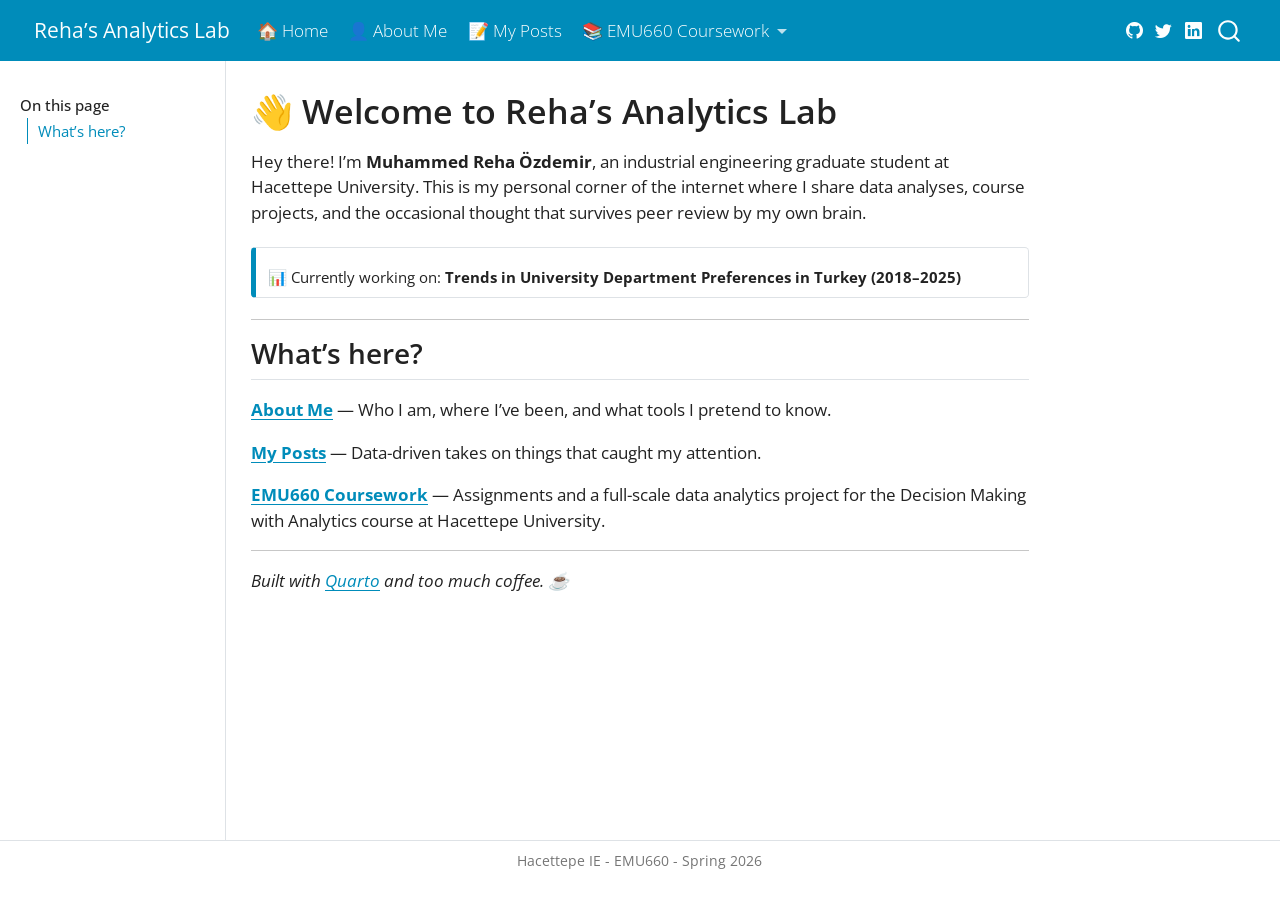
==== commit fabdb51d: "a" ====
--- a/docs/index.html
+++ b/docs/index.html
@@ -40,7 +40,7 @@
 <link href="site_libs/quarto-html/quarto-syntax-highlighting-7b89279ff1a6dce999919e0e67d4d9ec.css" rel="stylesheet" id="quarto-text-highlighting-styles">
 <script src="site_libs/bootstrap/bootstrap.min.js"></script>
 <link href="site_libs/bootstrap/bootstrap-icons.css" rel="stylesheet">
-<link href="site_libs/bootstrap/bootstrap-73da95f1134fd7e133c602a1278d5084.min.css" rel="stylesheet" append-hash="true" id="quarto-bootstrap" data-mode="light">
+<link href="site_libs/bootstrap/bootstrap-a6d2b1bd102ada0610d1b28632c433fc.min.css" rel="stylesheet" append-hash="true" id="quarto-bootstrap" data-mode="light">
 <script id="quarto-search-options" type="application/json">{
   "location": "navbar",
   "copy-button": false,
